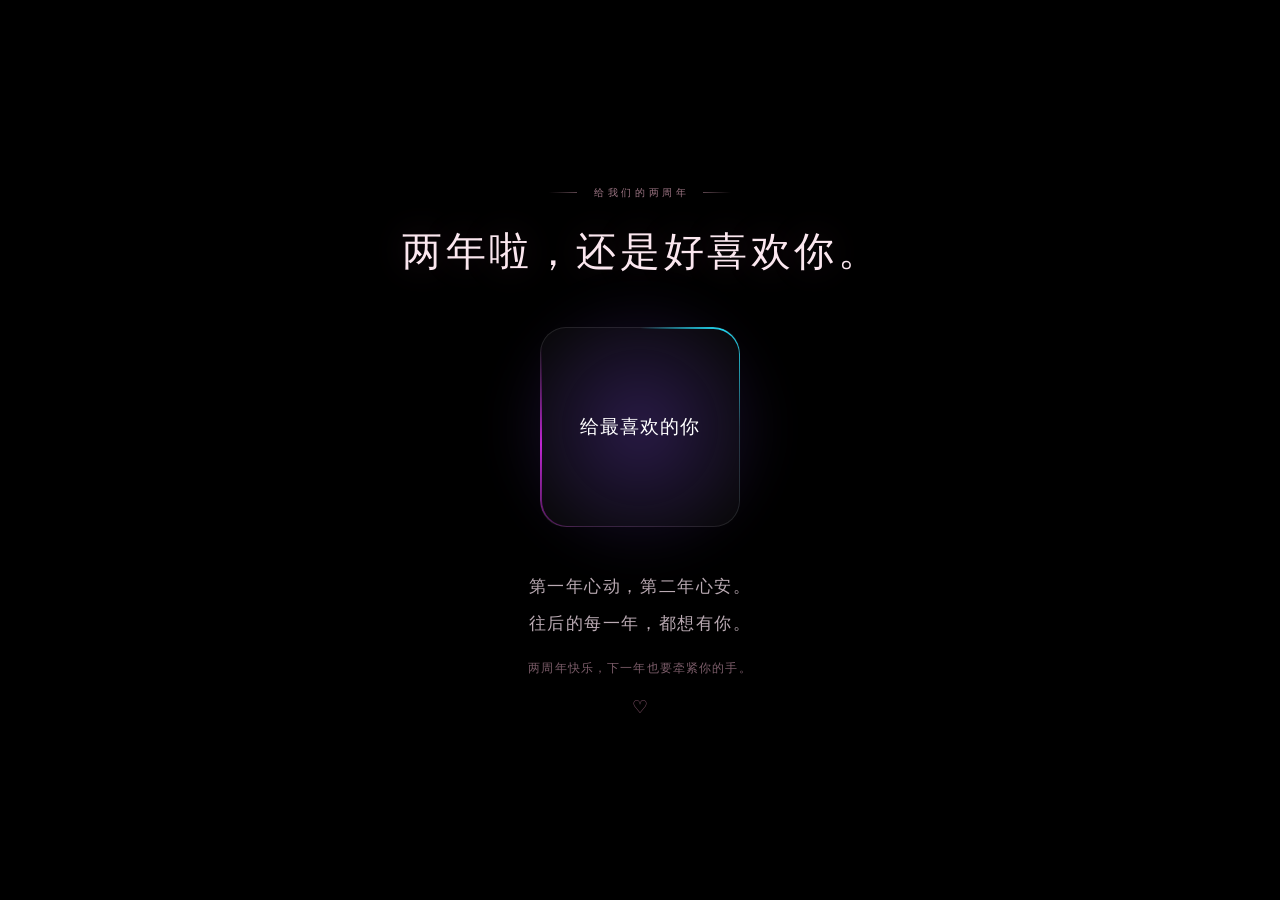
==== index.html @ 5ed0eabc "Dissolve the ring scene after a one-second hold and reveal the rose bloom afterward" ====
<!DOCTYPE html>
<html lang="zh-CN">
<head>
<meta charset="UTF-8" />
<meta name="viewport" content="width=device-width, initial-scale=1.0, maximum-scale=1.0, user-scalable=no, viewport-fit=cover" />
<meta name="theme-color" content="#09040d" />
<title>我们的两周年</title>
<link rel="stylesheet" href="css/style.css?v=mobile1" />
<link rel="stylesheet" href="css/ring-intro.css?v=ring-exit-hold1" />
<link rel="icon" href="data:image/svg+xml,%3Csvg xmlns='http://www.w3.org/2000/svg' viewBox='0 0 32 32'%3E%3Ctext y='26' font-size='26'%3E%E2%99%A5%3C/text%3E%3C/svg%3E" />
</head>
<body>

  <!-- 背景微光 -->
  <div class="bg-glow" aria-hidden="true"></div>
  <canvas class="petal-atmosphere" id="petalAtmosphere" aria-hidden="true"></canvas>
  <div class="scene-vignette" aria-hidden="true"></div>

  <!-- ===== 3D 舞台：镜头在圆柱内部，看内壁 ===== -->
  <main class="stage-wrap" id="stageWrap">
    <div class="cylinder" id="cylinder">
      <div class="world" id="world"></div>
      <!-- 与照片共享三维空间：后排在花后，前排在花前。 -->
      <iframe class="center-rose" id="centerRose" title="中央粒子玫瑰" tabindex="-1" aria-hidden="true"></iframe>
    </div>
  </main>

  <!-- ===== 两周年告白 ===== -->
  <header class="topbar" id="topbar">
    <h1 class="title" id="title">两年啦，还是好喜欢你。</h1>
    <p class="subtitle" id="subtitle"></p>
  </header>

  <!-- ===== 控制按钮 ===== -->
  <div class="controls">
    <button class="ctrl" id="btnRotate" type="button" title="暂停 / 继续自动旋转" aria-label="自动旋转">
      <svg viewBox="0 0 24 24" aria-hidden="true"><path d="M12 4V2a1 1 0 0 1 1.6-.8l4 3a1 1 0 0 1 0 1.6l-4 3A1 1 0 0 1 12 8V6a6 6 0 1 0 6 6 1 1 0 0 1 2 0 8 8 0 1 1-8-8z"/></svg>
    </button>
    <button class="ctrl" id="btnReset" type="button" title="回到初始视角（R）" aria-label="回到初始视角">
      <svg viewBox="0 0 24 24" aria-hidden="true"><path d="M4 10V4m0 0h6M4 4l4.5 4.5M7 17a7 7 0 1 0 1-10" fill="none" stroke="currentColor" stroke-width="1.8" stroke-linecap="round" stroke-linejoin="round"/></svg>
    </button>
    <button class="ctrl" id="btnMusic" type="button" title="告白气球 · 播放 / 暂停" aria-label="播放告白气球">
      <svg viewBox="0 0 24 24" aria-hidden="true"><path d="M9 18a3 3 0 1 1-2-2.83V6.2a1 1 0 0 1 .76-.97l9-2.2A1 1 0 0 1 18 4v9.17A3 3 0 1 1 16 10.4V6.28l-7 1.7V18z"/></svg>
    </button>
    <button class="ctrl" id="btnFull" type="button" title="全屏" aria-label="全屏">
      <svg viewBox="0 0 24 24" aria-hidden="true"><path d="M4 9V5a1 1 0 0 1 1-1h4M20 9V5a1 1 0 0 0-1-1h-4M4 15v4a1 1 0 0 0 1 1h4M20 15v4a1 1 0 0 1-1 1h-4" fill="none" stroke="currentColor" stroke-width="1.8" stroke-linecap="round"/></svg>
    </button>
  </div>

  <!-- ===== 拖拽提示 ===== -->
  <div class="hint" id="hint">
    <span class="hint-dot"></span>
    <span class="hint-text">拖动转视角 · Shift 拖动平移 · 滚轮缩放</span>
  </div>

  <!-- ===== 灯箱 ===== -->
  <div class="lightbox" id="lightbox" aria-hidden="true">
    <div class="lb-backdrop" data-close></div>
    <button class="lb-close" id="lbClose" type="button" aria-label="关闭">✕</button>
    <button class="lb-nav prev" id="lbPrev" type="button" aria-label="上一个回忆">‹</button>
    <button class="lb-nav next" id="lbNext" type="button" aria-label="下一个回忆">›</button>
    <figure class="lb-figure">
      <img id="lbImg" alt="" />
      <video id="lbVideo" controls playsinline preload="none" hidden aria-label="我们的回忆视频"></video>
      <div id="lbSoftware" class="lb-software" hidden>
        <canvas id="lbCanvas" aria-label="回忆视频画面"></canvas>
        <div class="lb-software-controls">
          <button id="lbSoftwarePlay" type="button" disabled>播放</button>
          <input id="lbSoftwareSeek" type="range" min="0" step="0.1" value="0" aria-label="视频进度" disabled />
          <span id="lbSoftwareTime">0:00</span>
        </div>
        <p id="lbSoftwareStatus" role="status"></p>
      </div>
      <figcaption>
        <p id="lbCap"></p>
        <p class="lb-love" id="lbMessage" hidden></p>
      </figcaption>
    </figure>
  </div>

  <!-- ===== 提示气泡 ===== -->
  <div class="toast" id="toast"></div>

  <!-- ===== 开场按钮 ===== -->
  <div class="enter" id="enter">
    <div class="enter-content">
      <div class="enter-copy">
        <p class="enter-kicker" id="introKicker">给我们的两周年</p>
        <h2 class="enter-heading" id="introHeading">两年啦，还是好喜欢你。</h2>
      </div>
      <button class="enter-btn" id="enterBtn" type="button">
        <span id="enterText">给最喜欢的你</span>
      </button>
      <div class="enter-letter">
        <p class="enter-note" id="introNote">第一年心动，第二年心安。
往后的每一年，都想有你。</p>
        <p class="enter-sign" id="introSign">两周年快乐，下一年也要牵紧你的手。</p>
        <span class="enter-heart" aria-hidden="true">♡</span>
      </div>
    </div>
  </div>

  <audio id="bgm" loop preload="none" hidden></audio>

  <script defer src="js/config.js?v=mobile1-fps120"></script>
  <script defer src="js/atmosphere.js?v=mobile1-fps120"></script>
  <script defer src="js/music.js"></script>
  <script defer src="js/video-software.js?v=mobile1"></script>
  <script defer src="js/video.js?v=video4"></script>
  <script defer src="js/ring-hands.js?v=particle-ring13-short-nails"></script>
  <script defer src="js/ring-intro.js?v=ring-exit-hold1"></script>
  <script defer src="js/app.js?v=ring-exit-hold1"></script>
</body>
</html>
---- css/style.css ----
/* =========================================================
   我们的故事 · 3D 全景照片墙
   ---------------------------------------------------------
   结构：镜头从上方俯看圆筒，近处照片放大，后方照片沿弧线展开。
   三排照片环绕一周。
   ========================================================= */

:root{
  --persp: 1000px;        /* 由 JS 按视口计算 */
  --radius: 700px;        /* 圆柱半径，由 JS 计算 */
  --card-w: 110px;        /* 单张卡片宽，由 JS 计算 */
  --card-h: 145px;
  --rows: 4;
  --scene-center: 55%;

  --ink: #ffffff;
  --ink-dim: rgba(255,255,255,.55);
  --accent-a: #22d3ee;    /* 青 */
  --accent-b: #c026d3;    /* 品红 */
  --accent-c: #7c3aed;    /* 紫 */
  --ease: cubic-bezier(.22,1,.36,1);
}

*,*::before,*::after{box-sizing:border-box;margin:0;padding:0}
html,body{height:100%}
html{-webkit-text-size-adjust:100%}

body{
  background:#09040d;
  color:var(--ink);
  font-family:"PingFang SC","Hiragino Sans GB","Microsoft YaHei","Noto Sans SC",system-ui,-apple-system,"Segoe UI",sans-serif;
  overflow:hidden;
  position:relative;
  -webkit-font-smoothing:antialiased;
  text-rendering:optimizeLegibility;
  cursor:grab;
  user-select:none;
  -webkit-user-select:none;
}
body.dragging,body.dragging .card{cursor:grabbing}
img{display:block;max-width:100%}
button{font:inherit;color:inherit;background:none;border:0;cursor:pointer}

/* =========================================================
   背景微光
   ========================================================= */
.bg-glow{
  position:fixed;inset:0;z-index:0;pointer-events:none;
  background:
    radial-gradient(ellipse 35% 44% at 50% var(--scene-center), rgba(111,18,54,.23), transparent 76%),
    radial-gradient(ellipse 76% 70% at 50% 40%, #1a0a18 0%, #100713 48%, #07040c 100%);
}

/* 花瓣轻轻飘过前景，暗角将视线收向中央玫瑰。 */
.petal-atmosphere{
  position:fixed;inset:0;z-index:3;
  width:100%;height:100%;
  pointer-events:none;
  opacity:0;transition:opacity 1.8s var(--ease);
}
.scene-entered .petal-atmosphere{opacity:1}
.scene-vignette{
  position:fixed;inset:0;z-index:4;pointer-events:none;
  background:radial-gradient(ellipse 78% 82% at 50% 46%, transparent 36%, rgba(7,2,11,.14) 72%, rgba(7,2,11,.42) 100%);
}

/* 玫瑰位于圆筒中心，抵消俯视倾斜以保持花朵正对镜头。 */
.center-rose{
  position:absolute;
  left:0;
  top:0;
  width:var(--rose-canvas-w, 100vw);
  height:var(--rose-canvas-h, 100vh);
  transform-origin:0 0;
  transform:rotateX(var(--rose-facing, 23.5deg)) translate(-50%, calc(0% - var(--scene-center)));
  border:0;
  background:transparent;
  pointer-events:none;
}

/* =========================================================
   3D 舞台
   ========================================================= */
.stage-wrap{
  position:fixed;
  inset:0;
  z-index:2;
  perspective:var(--persp);
  perspective-origin:calc(50% + var(--pan-x, 0px)) calc(var(--scene-center) + var(--pan-y, 0px));
  touch-action:none;
  overflow:hidden;
}

.cylinder{
  position:absolute;
  left:calc(50% + var(--pan-x, 0px));
  top:calc(var(--scene-center) + var(--pan-y, 0px));
  width:0;
  height:0;
  transform-style:preserve-3d;
  will-change:transform;
}

.world,
.photo-row{
  position:absolute;
  left:0;
  top:0;
  width:0;
  height:0;
  transform-style:preserve-3d;
}

/* =========================================================
   照片卡片
   ========================================================= */
.card{
  position:absolute;
  left:calc(var(--card-w) / -2);
  top:calc(var(--card-h) / -2);
  width:var(--card-w);
  height:var(--card-h);
  padding:0;
  border:0;
  background:transparent;
  transform-style:preserve-3d;
  cursor:pointer;
  outline:none;
}
.card-face{
  position:absolute;
  inset:0;
  display:block;
  border-radius:4px;
  overflow:hidden;
  background:#151714;
  backface-visibility:hidden;
  -webkit-backface-visibility:hidden;
  box-shadow:0 0 0 1px rgba(255,255,255,.24), 0 3px 12px rgba(0,0,0,.45);
  pointer-events:none;
}
.card-back{transform:rotateY(180deg)}
.atlas-face .photo{visibility:hidden}
.photo-row{will-change:transform}
.card:focus-visible .card-face{box-shadow:0 0 0 3px #a5e3dd, 0 0 20px rgba(165,227,221,.35)}

.card .photo{
  width:100%;
  height:100%;
  object-fit:cover;
  transition:filter .4s var(--ease);
}

.card-face::after{
  content:"";
  position:absolute;inset:0;
  background:linear-gradient(160deg, rgba(255,255,255,.07) 0%, transparent 38%, rgba(0,0,0,.10) 100%);
  pointer-events:none;
}

.card .cap{
  position:absolute;
  left:0;right:0;bottom:0;
  padding:14px 6px 5px;
  font-size:9px;
  letter-spacing:.02em;
  color:#fff;
  background:linear-gradient(to top, rgba(0,0,0,.88), transparent);
  opacity:0;
  transition:opacity .3s var(--ease);
  pointer-events:none;
  white-space:nowrap;
  overflow:hidden;
  text-overflow:ellipsis;
  text-align:center;
}
.card:hover .cap,.card:focus-visible .cap{opacity:1}
.card:hover .photo{filter:brightness(1.12) saturate(1.05)}

/* =========================================================
   顶部标题（可选）
   ========================================================= */
.topbar{
  position:fixed;
  top:clamp(18px, 4vh, 46px);
  left:50%;
  transform:translateX(-50%);
  z-index:6;
  text-align:center;
  pointer-events:none;
  width:min(92vw, 760px);
  display:none;                 /* 默认隐藏，config.title 有值才显示 */
}
.topbar.show{display:block}
.title{
  font-family:"Songti SC","STSong","Noto Serif SC",Georgia,serif;
  font-size:clamp(20px, 3.2vw, 38px);
  font-weight:500;
  letter-spacing:.18em;
  text-indent:.18em;
  color:rgba(255,255,255,.92);
  text-shadow:0 0 30px rgba(160,120,255,.45);
  animation:fadeDown 1.2s var(--ease) both;
}
.subtitle{
  margin-top:.7em;
  font-size:clamp(10px, 1.1vw, 12.5px);
  letter-spacing:.24em;
  text-indent:.24em;
  color:var(--ink-dim);
  animation:fadeDown 1.2s var(--ease) both .2s;
}
@keyframes fadeDown{from{opacity:0;transform:translateY(-12px)}to{opacity:1;transform:translateY(0)}}

/* =========================================================
   控制按钮
   ========================================================= */
.controls{
  position:fixed;
  right:clamp(12px, 2.2vw, 28px);
  bottom:clamp(12px, 2.6vh, 28px);
  z-index:8;
  display:flex;
  flex-direction:column;
  gap:9px;
}

.ctrl{
  width:clamp(34px, 3.6vw, 42px);
  height:clamp(34px, 3.6vw, 42px);
  display:grid;place-items:center;
  border-radius:50%;
  background:rgba(255,255,255,.055);
  border:1px solid rgba(255,255,255,.12);
  backdrop-filter:blur(12px) saturate(1.3);
  -webkit-backdrop-filter:blur(12px) saturate(1.3);
  color:rgba(255,255,255,.72);
  transition:transform .3s var(--ease), background .3s, border-color .3s, color .3s;
}
.ctrl:focus-visible{outline:2px solid #a5e3dd;outline-offset:4px}
.ctrl svg{width:52%;height:52%;fill:currentColor}
.ctrl:hover{transform:translateY(-2px) scale(1.06);background:rgba(255,255,255,.12);border-color:rgba(255,255,255,.3);color:#fff}
.ctrl:active{transform:scale(.94)}
.ctrl.off{opacity:.38}
.ctrl.playing{color:#7dd3fc;border-color:rgba(125,211,252,.5);background:rgba(34,211,238,.14);animation:pulseRing 1.8s ease-in-out infinite}
@keyframes pulseRing{0%,100%{box-shadow:0 0 0 0 rgba(34,211,238,.35)}50%{box-shadow:0 0 0 8px rgba(34,211,238,0)}}

/* =========================================================
   拖拽提示
   ========================================================= */
.hint{
  position:fixed;
  left:50%;
  bottom:clamp(58px, 9vh, 100px);
  transform:translateX(-50%);
  z-index:7;
  display:flex;align-items:center;gap:8px;
  padding:7px 15px;
  border-radius:999px;
  font-size:clamp(10px, 1.05vw, 11.5px);
  letter-spacing:.08em;
  max-width:calc(100vw - 28px);
  text-align:center;
  justify-content:center;
  color:rgba(255,255,255,.55);
  background:rgba(255,255,255,.04);
  border:1px solid rgba(255,255,255,.08);
  backdrop-filter:blur(10px);
  -webkit-backdrop-filter:blur(10px);
  pointer-events:none;
  transition:opacity .8s var(--ease), transform .8s var(--ease);
}
.hint.hide{opacity:0;transform:translateX(-50%) translateY(10px)}
.hint-dot{
  width:5px;height:5px;border-radius:50%;
  background:var(--accent-a);
  box-shadow:0 0 10px var(--accent-a);
  animation:blink 1.6s ease-in-out infinite;
}
@keyframes blink{0%,100%{opacity:1}50%{opacity:.22}}

/* =========================================================
   灯箱
   ========================================================= */
.lightbox{
  position:fixed;inset:0;
  z-index:60;
  display:grid;place-items:center;
  opacity:0;visibility:hidden;
  pointer-events:none;
  transition:opacity .4s var(--ease), visibility 0s linear .4s;
}
.lightbox.open{
  opacity:1;visibility:visible;
  pointer-events:auto;
  transition:opacity .4s var(--ease), visibility 0s linear 0s;
}
.lb-backdrop{
  position:absolute;inset:0;
  background:rgba(0,0,0,.92);
  backdrop-filter:blur(18px);
  -webkit-backdrop-filter:blur(18px);
}
.lb-figure{
  position:relative;
  z-index:2;
  max-width:min(88vw, 900px);
  max-height:84vh;
  display:flex;flex-direction:column;align-items:center;gap:12px;
  transform:scale(.95);
  transition:transform .45s var(--ease);
}
.lightbox.open .lb-figure{transform:scale(1)}
.lb-figure img,
.lb-figure video{
  max-width:100%;
  max-height:min(68vh, calc(84vh - 100px));
  object-fit:contain;
  border-radius:6px;
  box-shadow:0 30px 80px -18px rgba(0,0,0,.95), 0 0 0 1px rgba(255,255,255,.1);
}
.lb-figure figcaption{
  font-size:clamp(11px, 1.3vw, 13.5px);
  letter-spacing:.1em;
  color:rgba(255,255,255,.7);
  text-align:center;
  padding:0 12px;
}
.lb-love{
  max-width:min(80vw, 620px);
  margin:8px auto 0;
  font-family:"Songti SC","STSong","Noto Serif SC",Georgia,serif;
  font-size:clamp(13px, 1.3vw, 17px);
  line-height:1.8;
  letter-spacing:.04em;
  color:#f3bccd;
}
.lb-close{
  position:absolute;
  top:clamp(14px, 3vh, 28px);
  right:clamp(14px, 2.6vw, 30px);
  z-index:3;
  width:40px;height:40px;
  border-radius:50%;
  display:grid;place-items:center;
  font-size:15px;
  color:rgba(255,255,255,.75);
  background:rgba(255,255,255,.07);
  border:1px solid rgba(255,255,255,.12);
  backdrop-filter:blur(10px);
  -webkit-backdrop-filter:blur(10px);
  transition:transform .3s var(--ease), background .3s;
}
.lb-close:hover{transform:rotate(90deg) scale(1.08);background:rgba(255,255,255,.16)}
.lb-nav{
  position:absolute;
  top:50%;
  transform:translateY(-50%);
  z-index:3;
  width:clamp(38px, 4.4vw, 50px);
  height:clamp(38px, 4.4vw, 50px);
  border-radius:50%;
  font-size:clamp(22px, 2.6vw, 28px);
  line-height:1;
  color:rgba(255,255,255,.7);
  background:rgba(255,255,255,.06);
  border:1px solid rgba(255,255,255,.12);
  backdrop-filter:blur(10px);
  -webkit-backdrop-filter:blur(10px);
  display:grid;place-items:center;
  transition:transform .3s var(--ease), background .3s, color .3s;
}
.lb-nav:hover{background:rgba(255,255,255,.16);color:#fff}
.lb-nav.prev{left:clamp(8px, 2vw, 28px)}
.lb-nav.next{right:clamp(8px, 2vw, 28px)}
.lb-nav.prev:hover{transform:translateY(-50%) translateX(-4px)}
.lb-nav.next:hover{transform:translateY(-50%) translateX(4px)}

/* =========================================================
   Toast
   ========================================================= */
.toast{
  position:fixed;
  left:50%;
  top:50%;
  z-index:90;
  transform:translate(-50%,-50%) scale(.94);
  padding:10px 20px;
  border-radius:999px;
  font-size:12px;
  letter-spacing:.1em;
  color:#fff;
  background:rgba(20,20,28,.9);
  border:1px solid rgba(255,255,255,.16);
  backdrop-filter:blur(14px);
  -webkit-backdrop-filter:blur(14px);
  opacity:0;
  pointer-events:none;
  transition:opacity .3s var(--ease), transform .3s var(--ease);
  white-space:nowrap;
}
.toast.show{opacity:1;transform:translate(-50%,-50%) scale(1)}

/* =========================================================
   开场按钮
   ========================================================= */
.enter{
  position:fixed;inset:0;
  z-index:80;
  display:flex;
  flex-direction:column;
  align-items:center;
  padding:max(28px, env(safe-area-inset-top)) 16px max(28px, env(safe-area-inset-bottom));
  overflow-y:auto;
  background:#000;
  transition:opacity .30s var(--ease), visibility .30s;
}
.enter.gone{opacity:0;visibility:hidden;pointer-events:none}

.enter-btn{
  position:relative;
  width:clamp(150px, 17vw, 200px);
  height:clamp(150px, 17vw, 200px);
  border-radius:26px;
  display:grid;place-items:center;
  font-size:clamp(15px, 1.6vw, 19px);
  letter-spacing:.06em;
  color:#fff;
  background:rgba(255,255,255,.03);
  border:1px solid rgba(255,255,255,.10);
  backdrop-filter:blur(6px);
  -webkit-backdrop-filter:blur(6px);
  transition:transform .5s var(--ease), background .5s var(--ease), border-color .5s;
  animation:enterFloat 4s ease-in-out infinite;
}
.enter-btn:hover{
  transform:scale(1.05);
  background:rgba(255,255,255,.06);
  border-color:rgba(255,255,255,.2);
}
.enter-btn:active{transform:scale(.98)}

/* 流光描边 */
.enter-btn::before{
  content:"";
  position:absolute;
  inset:-1px;
  border-radius:27px;
  padding:1.5px;
  background:conic-gradient(from 0deg,
    rgba(34,211,238,0) 0deg,
    var(--accent-a) 40deg,
    rgba(34,211,238,.15) 90deg,
    rgba(192,38,211,0) 140deg,
    rgba(192,38,211,.15) 210deg,
    var(--accent-b) 260deg,
    rgba(192,38,211,0) 310deg,
    rgba(34,211,238,0) 360deg);
  -webkit-mask:linear-gradient(#000 0 0) content-box, linear-gradient(#000 0 0);
  -webkit-mask-composite:xor;
  mask:linear-gradient(#000 0 0) content-box, linear-gradient(#000 0 0);
  mask-composite:exclude;
  animation:spinBorder 5s linear infinite;
  pointer-events:none;
}
.enter-btn::after{
  content:"";
  position:absolute;
  inset:-30%;
  border-radius:50%;
  background:radial-gradient(circle, rgba(120,70,220,.30) 0%, transparent 62%);
  filter:blur(18px);
  pointer-events:none;
  z-index:-1;
  animation:enterGlow 4s ease-in-out infinite;
}
@keyframes spinBorder{to{transform:rotate(360deg)}}
@keyframes enterFloat{0%,100%{transform:translateY(0)}50%{transform:translateY(-7px)}}
@keyframes enterGlow{0%,100%{opacity:.7;transform:scale(1)}50%{opacity:1;transform:scale(1.12)}}

.enter-content{
  flex-shrink:0;
  margin:auto;
  display:flex;
  flex-direction:column;
  align-items:center;
  gap:42px;
  width:min(100%, 900px);
  text-align:center;
}
.enter-copy{animation:letterReveal 1.1s var(--ease) both}
.enter-kicker{
  display:flex;
  align-items:center;
  justify-content:center;
  gap:14px;
  margin-bottom:18px;
  font-size:clamp(10px, .8vw, 11px);
  line-height:1.7;
  letter-spacing:.35em;
  text-indent:.35em;
  color:rgba(231,172,194,.68);
}
.enter-kicker::before,.enter-kicker::after{
  content:"";
  width:28px;
  height:1px;
  background:linear-gradient(90deg,transparent,rgba(231,172,194,.4));
}
.enter-kicker::after{transform:rotate(180deg)}
.enter-heading{
  font-family:"Songti SC","STSong","Noto Serif SC",Georgia,serif;
  font-size:clamp(22px, 3.2vw, 40px);
  font-weight:400;
  line-height:1.65;
  letter-spacing:.09em;
  text-indent:.09em;
  text-wrap:balance;
  color:#fbe7ef;
  text-shadow:0 0 36px rgba(215,116,159,.18);
}
.enter-letter{animation:letterReveal 1.4s var(--ease) both .2s}
.enter-note{
  font-family:"Songti SC","STSong","Noto Serif SC",Georgia,serif;
  font-size:clamp(14px, 1.35vw, 18px);
  line-height:2.1;
  letter-spacing:.09em;
  white-space:pre-line;
  color:rgba(244,224,235,.76);
}
.enter-sign{
  margin-top:16px;
  font-size:clamp(10px, .9vw, 12px);
  line-height:1.9;
  letter-spacing:.1em;
  text-wrap:balance;
  color:rgba(224,167,192,.55);
}
.enter-heart{display:block;margin-top:18px;font-size:18px;font-weight:300;line-height:1;color:rgba(224,142,180,.6)}
.enter-btn:focus-visible{outline:1px solid #edc4d5;outline-offset:8px}
@keyframes letterReveal{from{opacity:0;transform:translateY(9px)}to{opacity:1;transform:translateY(0)}}
@media (max-width: 600px){
  .enter-content{gap:32px}
  .enter-kicker{margin-bottom:12px}
  .enter-note{line-height:2}
}
@media (max-height: 640px){
  .enter{padding-top:20px;padding-bottom:20px}
  .enter-content{gap:18px}
  .enter-heading{font-size:clamp(22px, 4vh, 30px)}
  .enter-kicker{margin-bottom:8px}
  .enter-btn{width:clamp(100px, 28vh, 150px);height:clamp(100px, 28vh, 150px);font-size:14px}
  .enter-note{font-size:13px;line-height:1.9}
  .enter-sign{margin-top:8px;font-size:10px}
  .enter-heart{display:none}
}

/* =========================================================
   响应式
   ========================================================= */
@media (max-width: 820px){
  .controls{flex-direction:row;left:50%;right:auto;transform:translateX(-50%);bottom:clamp(10px, 2vh, 18px)}
  .hint{bottom:clamp(64px, 10vh, 92px)}
  .lb-nav{display:none}
}

@media (max-height: 520px){
  .hint{display:none}
}

/* 尊重「减少动态效果」 */
@media (prefers-reduced-motion: reduce){
  *,*::before,*::after{animation-duration:.001ms!important;animation-iteration-count:1!important;transition-duration:.001ms!important}
}

/* 视频沿第四圈展示封面，打开后才加载影片。 */
.video-play{
  position:absolute;left:50%;top:50%;transform:translate(-50%,-50%);
  width:42px;height:42px;display:grid;place-items:center;
  padding-left:3px;border-radius:50%;color:#fff;font-size:17px;
  background:rgba(34,15,26,.55);border:1px solid rgba(255,224,234,.7);
  box-shadow:0 4px 24px rgba(0,0,0,.3);backdrop-filter:blur(6px);
}
.lb-figure video{width:min(80vw,850px);background:#08060a}
.lb-figure video[hidden],.lb-figure img[hidden]{display:none}

.lb-software{width:min(80vw,850px);border-radius:6px;overflow:hidden;background:#08060a}
.lb-software[hidden]{display:none}
.lb-software canvas{display:block;width:100%;height:auto;max-height:min(62vh,calc(84vh - 150px));object-fit:contain;background:center/contain no-repeat}
.lb-software-controls{display:flex;align-items:center;gap:12px;padding:12px;color:#eee;font-size:12px}
.lb-software-controls button{padding:7px 12px;border:1px solid #74525f;border-radius:20px;color:#f7d4df;background:#31202a;white-space:nowrap}
.lb-software-controls input{min-width:0;flex:1;accent-color:#e7a0bb}
.lb-software-controls span{white-space:nowrap;font-variant-numeric:tabular-nums}
#lbSoftwareStatus{min-height:1.5em;padding:0 12px 10px;text-align:center;font-size:12px;color:#dbb8c5}

@media (pointer:coarse), (max-width:699px){
  .card-face{box-shadow:0 0 0 1px rgba(255,255,255,.24)}
  .card-face::after{display:none}
  .card:hover .photo{filter:none}
  .video-play,.ctrl,.hint,.lb-backdrop,.lb-close,.lb-nav{backdrop-filter:none;-webkit-backdrop-filter:none}
}
---- css/ring-intro.css ----
/* A quiet manga scene drawn in particles, before the original gallery opens. */
.ring-ceremony[hidden]{display:none}
.ring-ceremony{position:fixed;inset:0;z-index:79;overflow:hidden;isolation:isolate;background:#0b060d;color:#f5dfeb;cursor:default;transition:background .35s ease;}
.ceremony-halo{position:absolute;inset:0;pointer-events:none;background:radial-gradient(ellipse 58% 60% at 50% 52%,#30102666,transparent 80%),radial-gradient(ellipse 32% 26% at 35% 55%,#495c9620,transparent 80%),radial-gradient(ellipse 32% 26% at 70% 55%,#c46a9120,transparent 80%);transition:opacity .35s;}
.ceremony-canvas{position:absolute;inset:0;display:block;width:100%;height:100%;pointer-events:none;}
.ceremony-copy{position:absolute;z-index:4;top:max(9vh,env(safe-area-inset-top));left:5%;width:90%;text-align:center;pointer-events:none;opacity:var(--ceremony-copy-opacity,0);}
.ceremony-kicker{font-size:10px;font-weight:400;letter-spacing:.3em;text-indent:.3em;color:#c39eb4;margin-bottom:16px;}
.ceremony-copy h2{font-family:"Songti SC","STSong","Noto Serif SC",Georgia,serif;font-size:clamp(24px,2.4vw,34px);line-height:1.75;letter-spacing:.12em;text-indent:.12em;font-weight:400;text-shadow:0 0 34px #c579aa28;}
.ceremony-copy h2 br{display:none;}
.ceremony-caption{font-size:11px;letter-spacing:.16em;color:#c4a0b7;margin-top:14px;}
.ceremony-skip{position:absolute;z-index:5;right:max(28px,env(safe-area-inset-right));top:max(24px,env(safe-area-inset-top));min-height:44px;padding:9px 13px;color:#b89dac;font-size:11px;letter-spacing:.1em;border:1px solid #cba8c026;border-radius:24px;background:#150c1633;transition:color .2s,border-color .2s;}
.ceremony-skip span{margin-left:9px;}
.ceremony-skip:hover{color:#ffe2f0;border-color:#cba8c070;}
.ceremony-skip:focus-visible{outline:2px solid #e9bfd8;outline-offset:4px;}
.ceremony-foot{position:absolute;z-index:4;bottom:max(11vh,env(safe-area-inset-bottom));left:5%;width:90%;text-align:center;font-family:"Songti SC","STSong",serif;font-size:12px;letter-spacing:.16em;color:#c4a3b6;opacity:calc(var(--ceremony-foot-opacity,0) * .65);pointer-events:none;}
.ceremony-active .stage-wrap{opacity:0;pointer-events:none;}
.ceremony-active .controls,.ceremony-active .hint,.ceremony-active .topbar{visibility:hidden;}
.ceremony-active .petal-atmosphere{opacity:0;}
.ceremony-reveal .stage-wrap{opacity:1;transition:opacity .35s ease;}
.ceremony-reveal .ring-ceremony{background:transparent;}
.ceremony-reveal .ceremony-halo{opacity:0;}
.ceremony-reveal .ceremony-skip{opacity:0;pointer-events:none;}
@media(max-width:600px){
  .ceremony-copy{top:16%;}
  .ceremony-kicker{font-size:9px;letter-spacing:.24em;margin-bottom:14px;}
  .ceremony-copy h2{font-size:25px;line-height:1.85;}
  .ceremony-copy h2 br{display:block;}
  .ceremony-caption{font-size:10px;margin-top:12px;}
  .ceremony-skip{top:max(18px,env(safe-area-inset-top));right:18px;font-size:10px;}
  .ceremony-foot{bottom:max(15vh,env(safe-area-inset-bottom));font-size:10px;letter-spacing:.1em;}
}
@media(max-height:550px) and (min-width:601px){
  .ceremony-copy{top:5%;}
  .ceremony-kicker{margin-bottom:3px;font-size:8px;}
  .ceremony-copy h2{font-size:22px;}
  .ceremony-caption{margin-top:3px;font-size:10px;}
  .ceremony-foot{bottom:6%;font-size:10px;}
}
@media(prefers-reduced-motion:reduce){.ceremony-active .stage-wrap{transition:none;}}
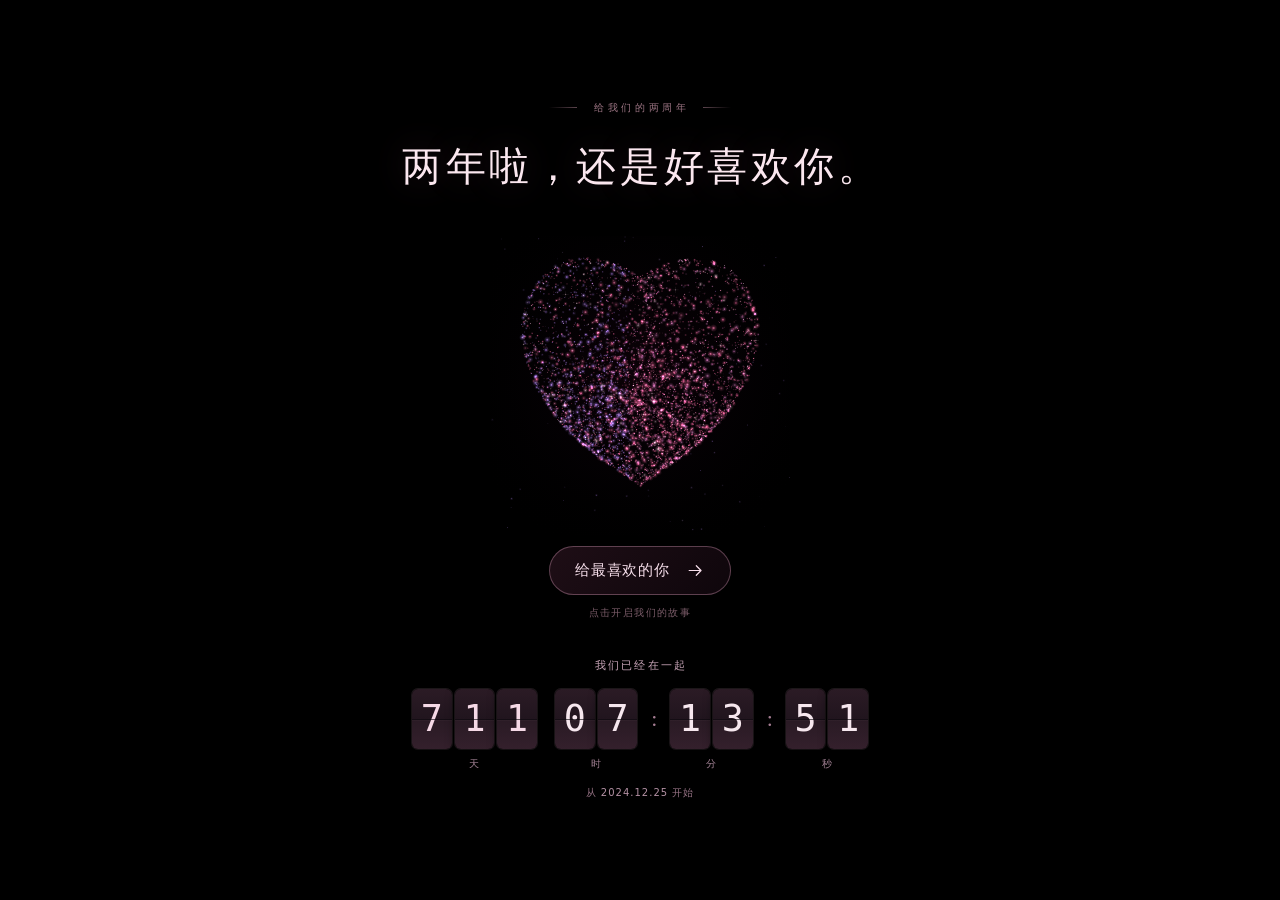
==== commit 71a4c764: "Release V3.0: anniversary flip clock and particle memory experience" ====
--- a/index.html
+++ b/index.html
@@ -4,9 +4,11 @@
 <meta charset="UTF-8" />
 <meta name="viewport" content="width=device-width, initial-scale=1.0, maximum-scale=1.0, user-scalable=no, viewport-fit=cover" />
 <meta name="theme-color" content="#09040d" />
+<meta name="app-version" content="3.0" />
 <title>我们的两周年</title>
-<link rel="stylesheet" href="css/style.css?v=mobile1" />
-<link rel="stylesheet" href="css/ring-intro.css?v=ring-exit-hold1" />
+<link rel="stylesheet" href="css/style.css?v=3.0" />
+<link rel="stylesheet" href="css/ring-intro.css?v=3.0" />
+<link rel="stylesheet" href="css/love-clock.css?v=3.0" />
 <link rel="icon" href="data:image/svg+xml,%3Csvg xmlns='http://www.w3.org/2000/svg' viewBox='0 0 32 32'%3E%3Ctext y='26' font-size='26'%3E%E2%99%A5%3C/text%3E%3C/svg%3E" />
 </head>
 <body>
@@ -88,27 +90,37 @@
         <p class="enter-kicker" id="introKicker">给我们的两周年</p>
         <h2 class="enter-heading" id="introHeading">两年啦，还是好喜欢你。</h2>
       </div>
-      <button class="enter-btn" id="enterBtn" type="button">
-        <span id="enterText">给最喜欢的你</span>
-      </button>
-      <div class="enter-letter">
-        <p class="enter-note" id="introNote">第一年心动，第二年心安。
-往后的每一年，都想有你。</p>
-        <p class="enter-sign" id="introSign">两周年快乐，下一年也要牵紧你的手。</p>
-        <span class="enter-heart" aria-hidden="true">♡</span>
+      <div class="enter-invitation">
+        <div class="enter-heart-stage" aria-hidden="true">
+          <canvas class="enter-particles" id="particleHeart" data-intro-heart="true" aria-hidden="true"></canvas>
+        </div>
+        <button class="enter-btn" id="enterBtn" type="button" aria-describedby="enterActionHint">
+          <span id="enterText">给最喜欢的你</span>
+          <svg viewBox="0 0 24 24" aria-hidden="true"><path d="M4 12h15m-6-6 6 6-6 6"/></svg>
+        </button>
+        <p class="enter-action-hint" id="enterActionHint">点击开启我们的故事</p>
       </div>
+      <section class="love-clock" id="loveClock" data-start="2024-12-25T00:00:00+08:00" aria-label="恋爱纪念时间">
+        <p class="love-clock-heading">我们已经在一起</p>
+        <div class="love-clock-display" id="loveClockDisplay" aria-hidden="true"></div>
+        <p class="love-clock-date">从 <time id="loveClockDate" datetime="2024-12-25">2024.12.25</time> 开始</p>
+        <span class="love-clock-sr" id="loveClockText" role="timer" aria-live="off"></span>
+      </section>
     </div>
   </div>
 
   <audio id="bgm" loop preload="none" hidden></audio>
 
-  <script defer src="js/config.js?v=mobile1-fps120"></script>
-  <script defer src="js/atmosphere.js?v=mobile1-fps120"></script>
-  <script defer src="js/music.js"></script>
-  <script defer src="js/video-software.js?v=mobile1"></script>
-  <script defer src="js/video.js?v=video4"></script>
-  <script defer src="js/ring-hands.js?v=particle-ring13-short-nails"></script>
-  <script defer src="js/ring-intro.js?v=ring-exit-hold1"></script>
-  <script defer src="js/app.js?v=ring-exit-hold1"></script>
+  <script defer src="js/config.js?v=3.0"></script>
+  <script defer src="js/atmosphere.js?v=3.0"></script>
+  <script defer src="js/music.js?v=3.0"></script>
+  <script defer src="js/video-software.js?v=3.0"></script>
+  <script defer src="js/video.js?v=3.0"></script>
+  <script defer src="js/ring-hands.js?v=3.0"></script>
+  <script defer src="js/ring-intro.js?v=3.0"></script>
+  <script defer src="js/particle-heart.js?v=3.0"></script>
+  <script defer src="js/gallery-assembly.js?v=3.0"></script>
+  <script defer src="js/love-clock.js?v=3.0"></script>
+  <script defer src="js/app.js?v=3.0"></script>
 </body>
 </html>
--- a/css/style.css
+++ b/css/style.css
@@ -176,6 +176,19 @@
 }
 .card:hover .cap,.card:focus-visible .cap{opacity:1}
 .card:hover .photo{filter:brightness(1.12) saturate(1.05)}
+
+/* Hold the 3D cards still while their own colours gather into the pictures. */
+.gallery-forming .card-face{opacity:0}
+.gallery-forming .center-rose{visibility:hidden}
+.gallery-forming .controls,.gallery-forming .hint,.gallery-forming .topbar{visibility:hidden}
+.gallery-assembly{position:fixed;inset:0;z-index:78;pointer-events:none}
+.gallery-assembly-canvas{display:block;width:100%;height:100%}
+.gallery-assembly-skip{
+  position:absolute;top:max(24px,env(safe-area-inset-top));right:max(24px,env(safe-area-inset-right));
+  min-height:44px;padding:10px 16px;border:1px solid rgba(203,168,192,.25);border-radius:24px;
+  background:rgba(21,12,22,.55);color:#c4a3b6;font-size:11px;letter-spacing:.1em;pointer-events:auto;
+}
+.gallery-assembly-skip:focus-visible{outline:2px solid #e9bfd8;outline-offset:4px}
 
 /* =========================================================
    顶部标题（可选）
@@ -406,77 +419,84 @@
    ========================================================= */
 .enter{
   position:fixed;inset:0;
+  height:100%;
+  height:100dvh;
   z-index:80;
   display:flex;
   flex-direction:column;
   align-items:center;
   padding:max(28px, env(safe-area-inset-top)) 16px max(28px, env(safe-area-inset-bottom));
+  padding-left:max(16px, env(safe-area-inset-left));
+  padding-right:max(16px, env(safe-area-inset-right));
   overflow-y:auto;
+  overscroll-behavior:contain;
+  cursor:default;
   background:#000;
   transition:opacity .30s var(--ease), visibility .30s;
 }
 .enter.gone{opacity:0;visibility:hidden;pointer-events:none}
 
+.enter-invitation{
+  display:flex;
+  flex-direction:column;
+  align-items:center;
+  gap:10px;
+  flex-shrink:0;
+}
+.enter-heart-stage{
+  --intro-heart-size:clamp(230px, 26vw, 300px);
+  position:relative;
+  width:var(--intro-heart-size);
+  height:var(--intro-heart-size);
+  flex-shrink:0;
+  isolation:isolate;
+}
+.enter-particles{
+  position:absolute;
+  inset:0;
+  display:block;
+  width:100%;height:100%;
+  pointer-events:none;
+}
 .enter-btn{
-  position:relative;
-  width:clamp(150px, 17vw, 200px);
-  height:clamp(150px, 17vw, 200px);
-  border-radius:26px;
-  display:grid;place-items:center;
-  font-size:clamp(15px, 1.6vw, 19px);
+  display:inline-flex;
+  align-items:center;
+  justify-content:center;
+  gap:16px;
+  min-height:48px;
+  max-width:100%;
+  padding:12px 25px;
+  border:1px solid rgba(224,160,192,.36);
+  border-radius:999px;
+  background:linear-gradient(135deg,rgba(126,58,91,.24),rgba(65,28,52,.22));
+  font-size:clamp(14px, 1.2vw, 16px);
+  font-weight:500;
+  line-height:1.5;
   letter-spacing:.06em;
-  color:#fff;
-  background:rgba(255,255,255,.03);
-  border:1px solid rgba(255,255,255,.10);
-  backdrop-filter:blur(6px);
-  -webkit-backdrop-filter:blur(6px);
-  transition:transform .5s var(--ease), background .5s var(--ease), border-color .5s;
-  animation:enterFloat 4s ease-in-out infinite;
+  color:#f7dfeb;
+  cursor:pointer;
+  -webkit-tap-highlight-color:transparent;
+  transition:background .2s ease,border-color .2s ease;
 }
 .enter-btn:hover{
-  transform:scale(1.05);
-  background:rgba(255,255,255,.06);
-  border-color:rgba(255,255,255,.2);
-}
-.enter-btn:active{transform:scale(.98)}
-
-/* 流光描边 */
-.enter-btn::before{
-  content:"";
-  position:absolute;
-  inset:-1px;
-  border-radius:27px;
-  padding:1.5px;
-  background:conic-gradient(from 0deg,
-    rgba(34,211,238,0) 0deg,
-    var(--accent-a) 40deg,
-    rgba(34,211,238,.15) 90deg,
-    rgba(192,38,211,0) 140deg,
-    rgba(192,38,211,.15) 210deg,
-    var(--accent-b) 260deg,
-    rgba(192,38,211,0) 310deg,
-    rgba(34,211,238,0) 360deg);
-  -webkit-mask:linear-gradient(#000 0 0) content-box, linear-gradient(#000 0 0);
-  -webkit-mask-composite:xor;
-  mask:linear-gradient(#000 0 0) content-box, linear-gradient(#000 0 0);
-  mask-composite:exclude;
-  animation:spinBorder 5s linear infinite;
-  pointer-events:none;
-}
-.enter-btn::after{
-  content:"";
-  position:absolute;
-  inset:-30%;
-  border-radius:50%;
-  background:radial-gradient(circle, rgba(120,70,220,.30) 0%, transparent 62%);
-  filter:blur(18px);
-  pointer-events:none;
-  z-index:-1;
-  animation:enterGlow 4s ease-in-out infinite;
-}
-@keyframes spinBorder{to{transform:rotate(360deg)}}
-@keyframes enterFloat{0%,100%{transform:translateY(0)}50%{transform:translateY(-7px)}}
-@keyframes enterGlow{0%,100%{opacity:.7;transform:scale(1)}50%{opacity:1;transform:scale(1.12)}}
+  border-color:rgba(242,185,214,.68);
+  background:rgba(126,58,91,.35);
+}
+.enter-btn svg{
+  width:19px;height:19px;
+  flex-shrink:0;
+  fill:none;stroke:currentColor;stroke-width:1.5;
+  stroke-linecap:round;stroke-linejoin:round;
+  transition:transform .2s ease;
+}
+.enter-btn:hover svg{transform:translateX(3px)}
+.enter-btn:disabled{opacity:.6;cursor:default}
+.enter-action-hint{
+  font-size:10px;
+  line-height:1.6;
+  letter-spacing:.14em;
+  color:rgba(224,167,192,.55);
+}
 
 .enter-content{
   flex-shrink:0;
@@ -484,11 +504,11 @@
   display:flex;
   flex-direction:column;
   align-items:center;
-  gap:42px;
+  gap:clamp(26px, 4vh, 42px);
   width:min(100%, 900px);
   text-align:center;
 }
-.enter-copy{animation:letterReveal 1.1s var(--ease) both}
+.enter-copy{position:relative;z-index:1;animation:letterReveal 1.1s var(--ease) both}
 .enter-kicker{
   display:flex;
   align-items:center;
@@ -519,7 +539,7 @@
   color:#fbe7ef;
   text-shadow:0 0 36px rgba(215,116,159,.18);
 }
-.enter-letter{animation:letterReveal 1.4s var(--ease) both .2s}
+.enter-letter{position:relative;z-index:1;animation:letterReveal 1.4s var(--ease) both .2s}
 .enter-note{
   font-family:"Songti SC","STSong","Noto Serif SC",Georgia,serif;
   font-size:clamp(14px, 1.35vw, 18px);
@@ -540,7 +560,8 @@
 .enter-btn:focus-visible{outline:1px solid #edc4d5;outline-offset:8px}
 @keyframes letterReveal{from{opacity:0;transform:translateY(9px)}to{opacity:1;transform:translateY(0)}}
 @media (max-width: 600px){
-  .enter-content{gap:32px}
+  .enter-content{gap:24px;gap:clamp(20px, 3.5svh, 28px)}
+  .enter-heart-stage{--intro-heart-size:clamp(190px, 62vw, 240px)}
   .enter-kicker{margin-bottom:12px}
   .enter-note{line-height:2}
 }
@@ -549,7 +570,10 @@
   .enter-content{gap:18px}
   .enter-heading{font-size:clamp(22px, 4vh, 30px)}
   .enter-kicker{margin-bottom:8px}
-  .enter-btn{width:clamp(100px, 28vh, 150px);height:clamp(100px, 28vh, 150px);font-size:14px}
+  .enter-heart-stage{--intro-heart-size:clamp(100px, 26vh, 150px);--intro-heart-size:clamp(100px, 26svh, 150px)}
+  .enter-invitation{gap:8px}
+  .enter-btn{min-height:44px;padding:9px 22px;font-size:14px}
+  .enter-action-hint{display:none}
   .enter-note{font-size:13px;line-height:1.9}
   .enter-sign{margin-top:8px;font-size:10px}
   .enter-heart{display:none}
--- a/css/ring-intro.css
+++ b/css/ring-intro.css
@@ -17,7 +17,7 @@
 .ceremony-active .controls,.ceremony-active .hint,.ceremony-active .topbar{visibility:hidden;}
 .ceremony-active .petal-atmosphere{opacity:0;}
 .ceremony-reveal .stage-wrap{opacity:1;transition:opacity .35s ease;}
-.ceremony-reveal .ring-ceremony{background:transparent;}
+.ceremony-reveal .ring-ceremony{background:transparent;pointer-events:none;}
 .ceremony-reveal .ceremony-halo{opacity:0;}
 .ceremony-reveal .ceremony-skip{opacity:0;pointer-events:none;}
 @media(max-width:600px){
--- a/css/love-clock.css
+++ b/css/love-clock.css
@@ -0,0 +1,60 @@
+/* The anniversary clock replaces the letter beneath the entry button. */
+.love-clock{
+  --love-digit-w:clamp(24px,3.1vw,40px);
+  --love-digit-h:clamp(40px,4.7vw,62px);
+  display:flex;flex-direction:column;align-items:center;gap:13px;
+  max-width:100%;position:relative;z-index:1;
+  animation:letterReveal 1.2s var(--ease) both .15s;
+}
+.love-clock-heading{font-size:11px;line-height:1.7;font-weight:400;letter-spacing:.2em;text-indent:.2em;color:#caa6b9;}
+.love-clock-display{display:flex;align-items:flex-start;justify-content:center;gap:clamp(7px,1.3vw,14px);max-width:100%;visibility:hidden;}
+.love-clock[data-ready="true"] .love-clock-display{visibility:visible;}
+.love-clock-unit{display:flex;flex-direction:column;align-items:center;flex-shrink:0;gap:8px;}
+.love-clock-days{margin-right:4px;}
+.love-clock-value{display:flex;gap:3px;}
+.love-clock-unit-label{font-size:10px;line-height:1.4;letter-spacing:.12em;text-indent:.12em;color:#a48396;}
+.love-clock-colon{display:grid;place-items:center;align-self:flex-start;width:5px;height:var(--love-digit-h);font-family:Georgia,serif;font-size:22px;line-height:1;color:#a67d93;}
+.love-flip-digit{
+  position:relative;display:block;flex-shrink:0;width:var(--love-digit-w);height:var(--love-digit-h);
+  perspective:420px;isolation:isolate;border-radius:6px;
+  font-family:"Bahnschrift","DIN Alternate","SFMono-Regular",Consolas,monospace;
+  font-size:calc(var(--love-digit-h) * .61);font-weight:400;font-variant-numeric:tabular-nums;
+  color:#f6e7ee;box-shadow:0 3px 10px #0008,0 0 0 1px #e7bbd123;
+}
+.love-clock-days .love-flip-digit{color:#f5d9e6;}
+.love-flip-face{position:absolute;left:0;width:100%;height:50%;display:block;overflow:hidden;backface-visibility:hidden;-webkit-backface-visibility:hidden;}
+.love-flip-top,.love-flip-leaf-top{top:0;border-radius:6px 6px 0 0;background:linear-gradient(#2b1b25,#21151e);}
+.love-flip-bottom,.love-flip-leaf-bottom{bottom:0;border-radius:0 0 6px 6px;background:linear-gradient(#291a24,#34202c);}
+.love-flip-number{position:absolute;top:0;left:0;width:100%;height:var(--love-digit-h);display:flex;align-items:center;justify-content:center;line-height:1;letter-spacing:0;text-indent:0;}
+.love-flip-bottom .love-flip-number,.love-flip-leaf-bottom .love-flip-number{transform:translateY(-50%);}
+.love-flip-leaf-top,.love-flip-leaf-bottom{z-index:3;visibility:hidden;}
+.love-flip-leaf-top{transform-origin:center bottom;}
+.love-flip-leaf-bottom{transform-origin:center top;transform:rotateX(90deg);}
+.love-flip-digit::after{content:"";position:absolute;left:0;right:0;top:50%;height:1px;z-index:4;background:#08050b9c;box-shadow:0 1px 0 #f4c5db08;pointer-events:none;}
+.love-flip-digit.is-flipping .love-flip-leaf-top{visibility:visible;animation:loveFlipTop 620ms ease-in both;}
+.love-flip-digit.is-flipping .love-flip-leaf-bottom{visibility:visible;animation:loveFlipBottom 620ms ease-out both;}
+@keyframes loveFlipTop{0%{transform:rotateX(0deg)}48%,100%{transform:rotateX(-90deg)}}
+@keyframes loveFlipBottom{0%,48%{transform:rotateX(90deg)}100%{transform:rotateX(0deg)}}
+.love-clock-date{font-size:10px;line-height:1.7;letter-spacing:.1em;color:#967284;}
+.love-clock-date time{font-variant-numeric:tabular-nums;color:#b390a3;}
+.love-clock-sr{position:absolute;width:1px;height:1px;padding:0;overflow:hidden;clip:rect(0,0,0,0);white-space:nowrap;border:0;}
+@media(max-width:600px){
+  .love-clock{--love-digit-w:clamp(20px,6.2vw,27px);--love-digit-h:clamp(36px,10vw,43px);gap:11px;}
+  .love-clock-display{gap:7px;}
+  .love-clock-value{gap:2px;}
+  .love-clock-heading{font-size:10px;letter-spacing:.16em;}
+  .love-clock-unit{gap:7px;}
+  .love-clock-unit-label{font-size:9px;}
+  .love-clock-date{font-size:9px;}
+  .love-clock-colon{width:4px;font-size:19px;}
+}
+@media(max-height:640px){
+  .love-clock{--love-digit-h:36px;--love-digit-w:clamp(19px,6vw,24px);gap:7px;}
+  .love-clock-heading{font-size:10px;}
+  .love-clock-unit{gap:5px;}
+  .love-clock-date,.love-clock-unit-label{font-size:9px;}
+}
+@media(prefers-reduced-motion:reduce){
+  .love-clock{animation:none;}
+  .love-flip-digit.is-flipping .love-flip-leaf-top,.love-flip-digit.is-flipping .love-flip-leaf-bottom{animation:none;visibility:hidden;}
+}
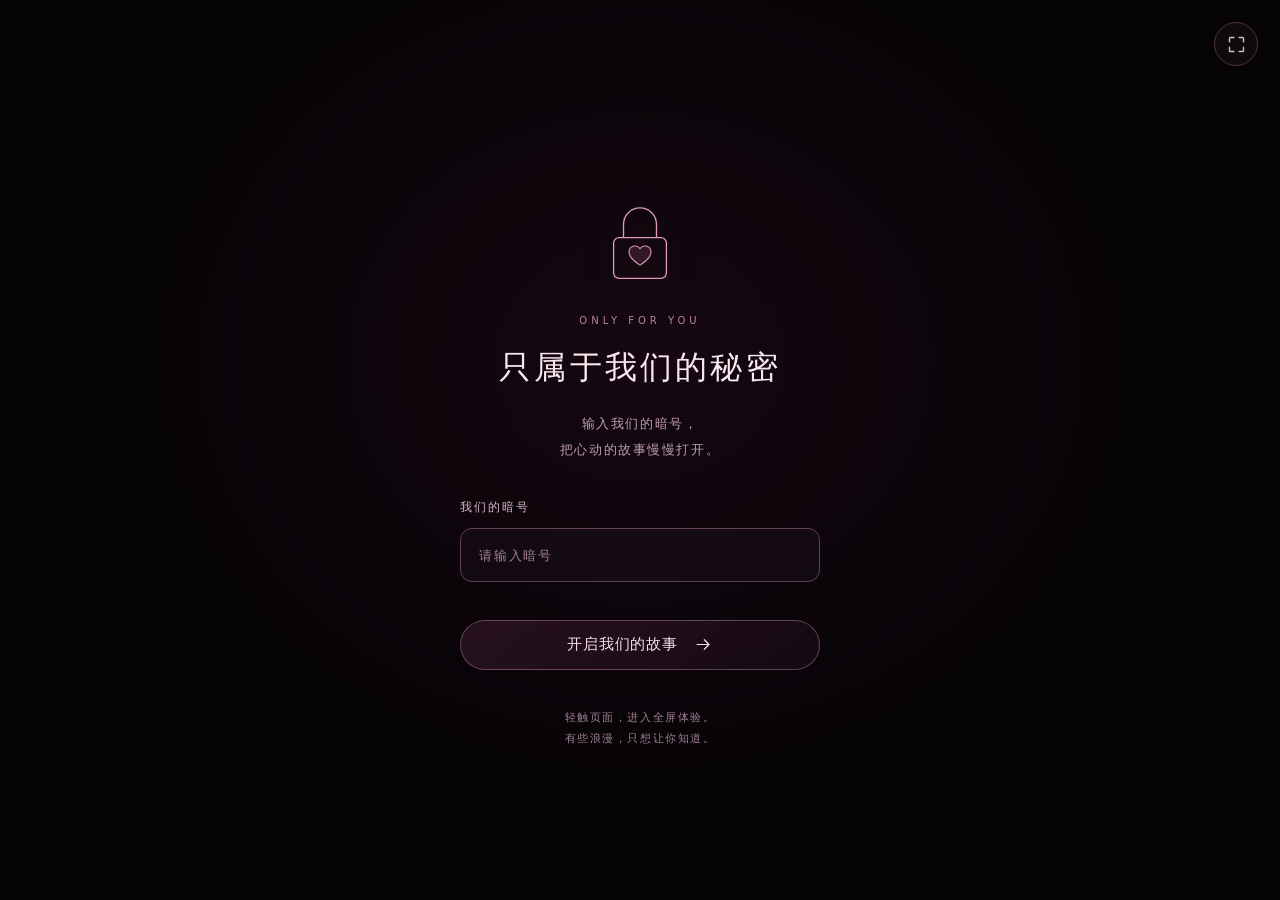
==== commit 6f214e32: "Add password entry and fullscreen experience" ====
--- a/index.html
+++ b/index.html
@@ -9,9 +9,39 @@
 <link rel="stylesheet" href="css/style.css?v=3.0" />
 <link rel="stylesheet" href="css/ring-intro.css?v=3.0" />
 <link rel="stylesheet" href="css/love-clock.css?v=3.0" />
+<link rel="stylesheet" href="css/password-entry.css?v=3.0-entry1" />
 <link rel="icon" href="data:image/svg+xml,%3Csvg xmlns='http://www.w3.org/2000/svg' viewBox='0 0 32 32'%3E%3Ctext y='26' font-size='26'%3E%E2%99%A5%3C/text%3E%3C/svg%3E" />
 </head>
-<body>
+<body class="password-locked">
+
+  <!-- ===== 故事开始前：只属于我们的暗号 ===== -->
+  <section class="password-entry" id="passwordEntry" aria-labelledby="passwordHeading">
+    <button class="password-fullscreen" id="passwordFullscreen" type="button" title="全屏" aria-label="进入全屏" aria-pressed="false">
+      <svg viewBox="0 0 24 24" aria-hidden="true"><path d="M4 9V5a1 1 0 0 1 1-1h4M20 9V5a1 1 0 0 0-1-1h-4M4 15v4a1 1 0 0 0 1 1h4M20 15v4a1 1 0 0 1-1 1h-4"/></svg>
+    </button>
+    <p class="password-fullscreen-status" id="passwordFullscreenStatus" role="status"></p>
+    <div class="password-content">
+      <div class="password-emblem" aria-hidden="true">
+        <svg viewBox="0 0 80 88"><path class="password-lock" d="M25 40V28a15 15 0 0 1 30 0v12M21 40h38a5 5 0 0 1 5 5v27a5 5 0 0 1-5 5H21a5 5 0 0 1-5-5V45a5 5 0 0 1 5-5Z"/><path class="password-lock-heart" d="M40 65s-10-6-10-12a5.5 5.5 0 0 1 10-3 5.5 5.5 0 0 1 10 3c0 6-10 12-10 12Z"/></svg>
+      </div>
+      <p class="password-kicker">ONLY FOR YOU</p>
+      <h1 id="passwordHeading">只属于我们的秘密</h1>
+      <p class="password-note">输入我们的暗号，<br />把心动的故事慢慢打开。</p>
+      <form class="password-form" id="passwordForm" novalidate>
+        <label for="storyPassword">我们的暗号</label>
+        <input id="storyPassword" name="storyPassword" type="password" inputmode="numeric" autocomplete="off" autocapitalize="off" spellcheck="false" placeholder="请输入暗号" aria-describedby="passwordError" required />
+        <p class="password-error" id="passwordError" role="status" aria-live="polite"></p>
+        <button class="enter-btn password-submit" id="passwordSubmit" type="submit">
+          <span>开启我们的故事</span>
+          <svg viewBox="0 0 24 24" aria-hidden="true"><path d="M4 12h15m-6-6 6 6-6 6"/></svg>
+        </button>
+      </form>
+      <p class="password-footer">轻触页面，进入全屏体验。<br />有些浪漫，只想让你知道。</p>
+    </div>
+    <noscript><p class="password-noscript">请开启浏览器的 JavaScript，输入暗号后继续。</p></noscript>
+  </section>
+
+  <div id="storyContent" inert aria-hidden="true">
 
   <!-- 背景微光 -->
   <div class="bg-glow" aria-hidden="true"></div>
@@ -110,17 +140,19 @@
   </div>
 
   <audio id="bgm" loop preload="none" hidden></audio>
+  </div>
 
-  <script defer src="js/config.js?v=3.0"></script>
+  <script defer src="js/config.js?v=3.0-entry1"></script>
+  <script defer src="js/password-entry.js?v=3.0-entry1"></script>
   <script defer src="js/atmosphere.js?v=3.0"></script>
   <script defer src="js/music.js?v=3.0"></script>
   <script defer src="js/video-software.js?v=3.0"></script>
   <script defer src="js/video.js?v=3.0"></script>
   <script defer src="js/ring-hands.js?v=3.0"></script>
   <script defer src="js/ring-intro.js?v=3.0"></script>
-  <script defer src="js/particle-heart.js?v=3.0"></script>
+  <script defer src="js/particle-heart.js?v=3.0-entry1"></script>
   <script defer src="js/gallery-assembly.js?v=3.0"></script>
   <script defer src="js/love-clock.js?v=3.0"></script>
-  <script defer src="js/app.js?v=3.0"></script>
+  <script defer src="js/app.js?v=3.0-entry1"></script>
 </body>
 </html>
--- a/css/password-entry.css
+++ b/css/password-entry.css
@@ -0,0 +1,38 @@
+#storyContent{display:contents}
+.password-locked #storyContent{visibility:hidden}
+.password-entry{
+  position:fixed;inset:0;z-index:100;
+  display:flex;min-height:100%;height:100dvh;
+  overflow-y:auto;overscroll-behavior:contain;
+  padding:80px max(24px, env(safe-area-inset-right)) max(38px, env(safe-area-inset-bottom)) max(24px, env(safe-area-inset-left));
+  background:radial-gradient(ellipse at 50% 40%,rgba(89,28,57,.2),transparent 60%),#050306;
+  color:#fbe7ef;cursor:default;
+  transition:opacity .4s ease,visibility .4s;
+}
+.password-entry[hidden]{display:none}
+.password-entry.is-unlocked{opacity:0;visibility:hidden;pointer-events:none}
+.password-content{width:min(100%,360px);margin:auto;text-align:center}
+.password-emblem{width:88px;height:98px;margin:0 auto 24px;filter:drop-shadow(0 0 22px rgba(224,123,171,.2))}
+.password-emblem svg{width:100%;height:100%;fill:none;stroke:#dc9cb8;stroke-width:1.2;stroke-linecap:round;stroke-linejoin:round}
+.password-emblem .password-lock-heart{fill:rgba(224,123,171,.15);stroke-width:1}
+.password-kicker{margin-bottom:16px;font-size:10px;letter-spacing:.4em;color:#ba859c}
+.password-content h1{font-family:"Songti SC","STSong","Noto Serif SC",Georgia,serif;font-size:clamp(24px,4vw,32px);font-weight:400;line-height:1.6;letter-spacing:.1em;text-wrap:balance}
+.password-note{margin-top:18px;color:#bf9eae;font-size:13px;line-height:2;letter-spacing:.12em}
+.password-form{margin-top:36px;text-align:left}
+.password-form label{display:block;margin-bottom:12px;color:#d7b3c4;font-size:12px;letter-spacing:.16em}
+.password-form input{display:block;width:100%;min-height:54px;padding:14px 18px;border:1px solid #61404f;border-radius:12px;background:rgba(255,218,236,.025);color:#fbe7ef;font:inherit;font-size:16px;letter-spacing:.18em;outline:none;transition:border-color .2s,background .2s}
+.password-form input::placeholder{font-size:13px;letter-spacing:.14em;color:#a58294}
+.password-form input:focus{border-color:#e4a7c1;background:rgba(255,218,236,.045);box-shadow:0 0 0 3px rgba(224,123,171,.09)}
+.password-form input[aria-invalid="true"]{border-color:#ed97af}
+.password-error{min-height:36px;padding-top:9px;font-size:12px;line-height:1.6;color:#f0a7bd;letter-spacing:.04em}
+.password-submit{width:100%;min-height:50px;margin-top:2px}
+.password-footer{margin-top:38px;color:#a18090;font-size:11px;line-height:1.9;letter-spacing:.14em}
+.password-fullscreen{position:absolute;top:max(22px,env(safe-area-inset-top));right:max(22px,env(safe-area-inset-right));display:grid;place-items:center;width:44px;height:44px;border:1px solid #50323f;border-radius:50%;background:rgba(255,218,236,.035);color:#dcb7c8;cursor:pointer}
+.password-fullscreen:hover{background:rgba(224,123,171,.12);border-color:#a76c87}
+.password-fullscreen:focus-visible{outline:1px solid #edc4d5;outline-offset:5px}
+.password-fullscreen svg{width:21px;height:21px;fill:none;stroke:currentColor;stroke-width:1.6;stroke-linecap:round;stroke-linejoin:round}
+.password-fullscreen-status{position:absolute;top:max(74px,calc(env(safe-area-inset-top) + 52px));right:24px;left:24px;text-align:right;color:#dcb7c8;font-size:12px;line-height:1.6;pointer-events:none}
+.password-noscript{position:absolute;bottom:16px;left:16px;right:16px;color:#f0a7bd;text-align:center;font-size:13px}
+@media(max-width:600px){.password-entry{padding-top:88px}.password-content{max-width:320px}.password-emblem{width:76px;height:84px;margin-bottom:22px}.password-form{margin-top:28px}.password-footer{margin-top:30px}}
+@media(max-height:600px){.password-entry{padding-top:76px;padding-bottom:24px}.password-emblem{width:52px;height:58px;margin-bottom:12px}.password-kicker{margin-bottom:8px}.password-note{margin-top:10px}.password-form{margin-top:20px}.password-footer{margin-top:20px}}
+@media(prefers-reduced-motion:reduce){.password-entry,.password-form input{transition:none}}
